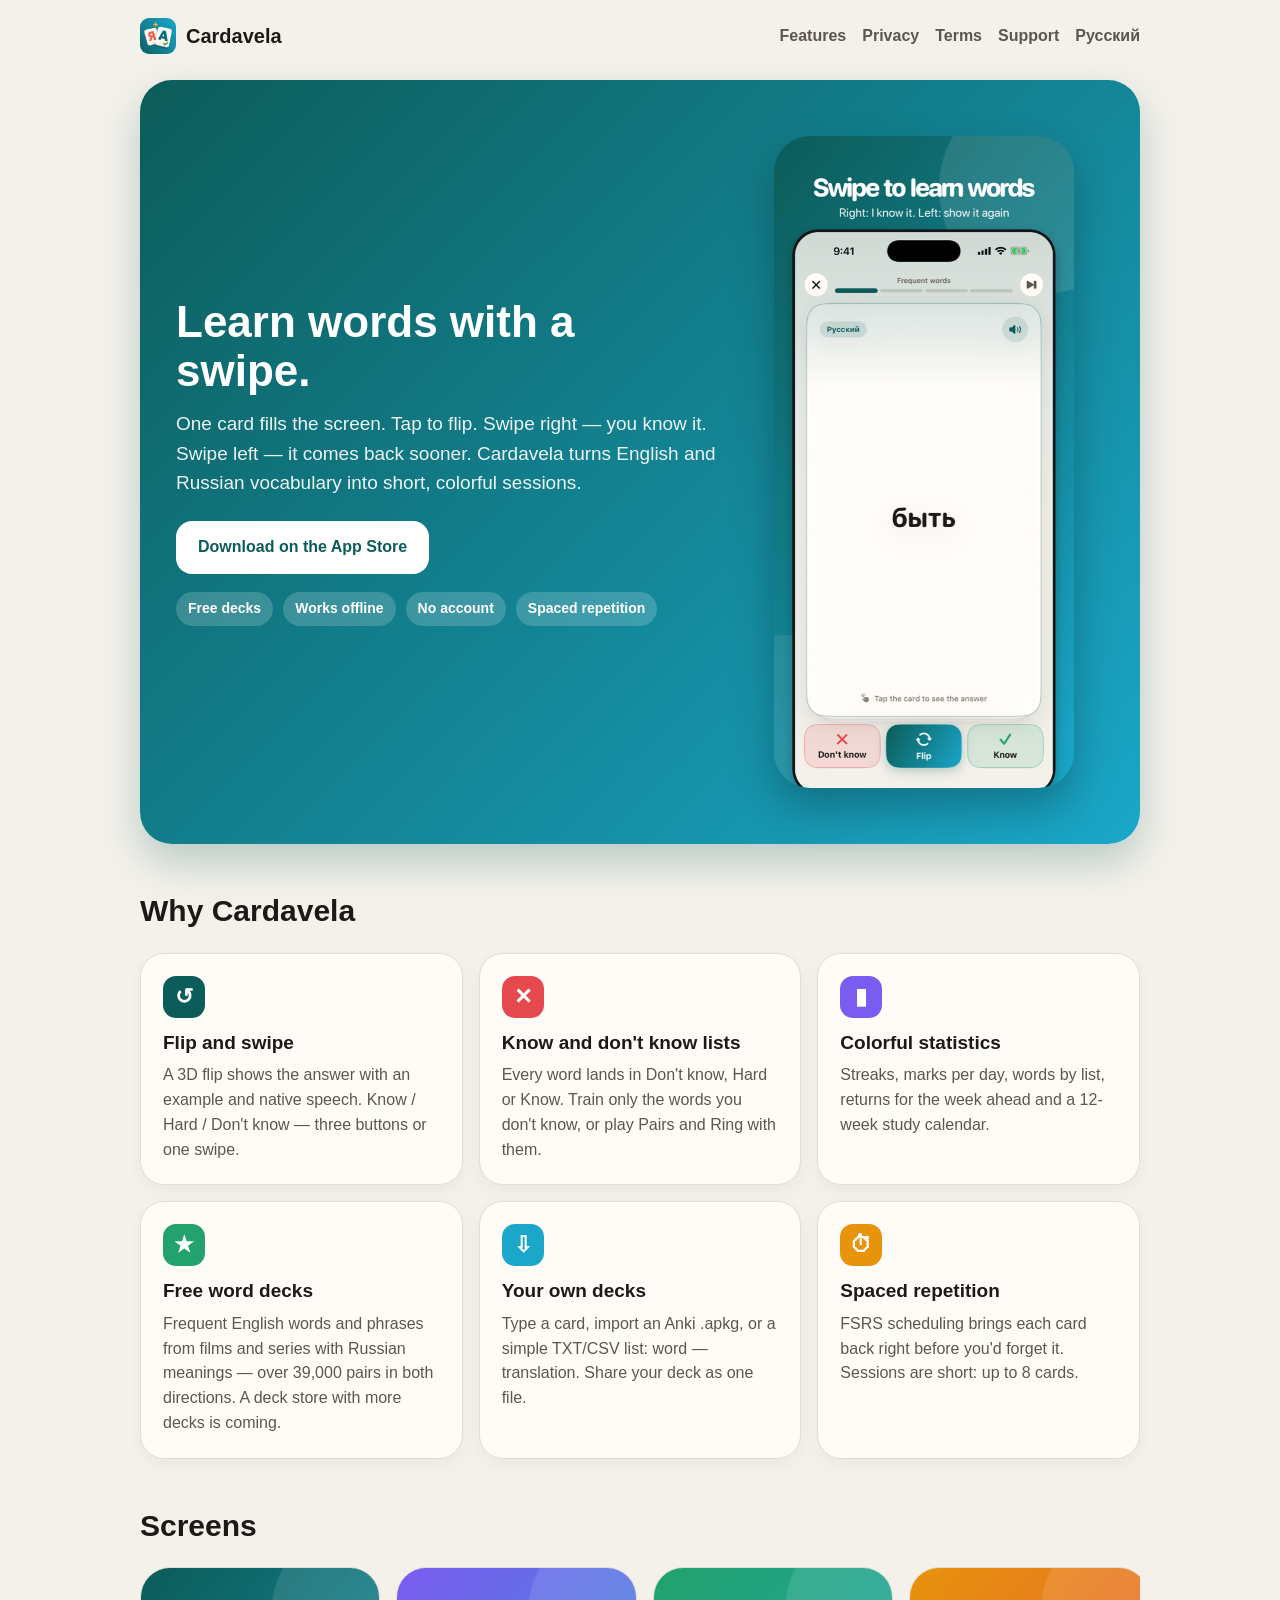
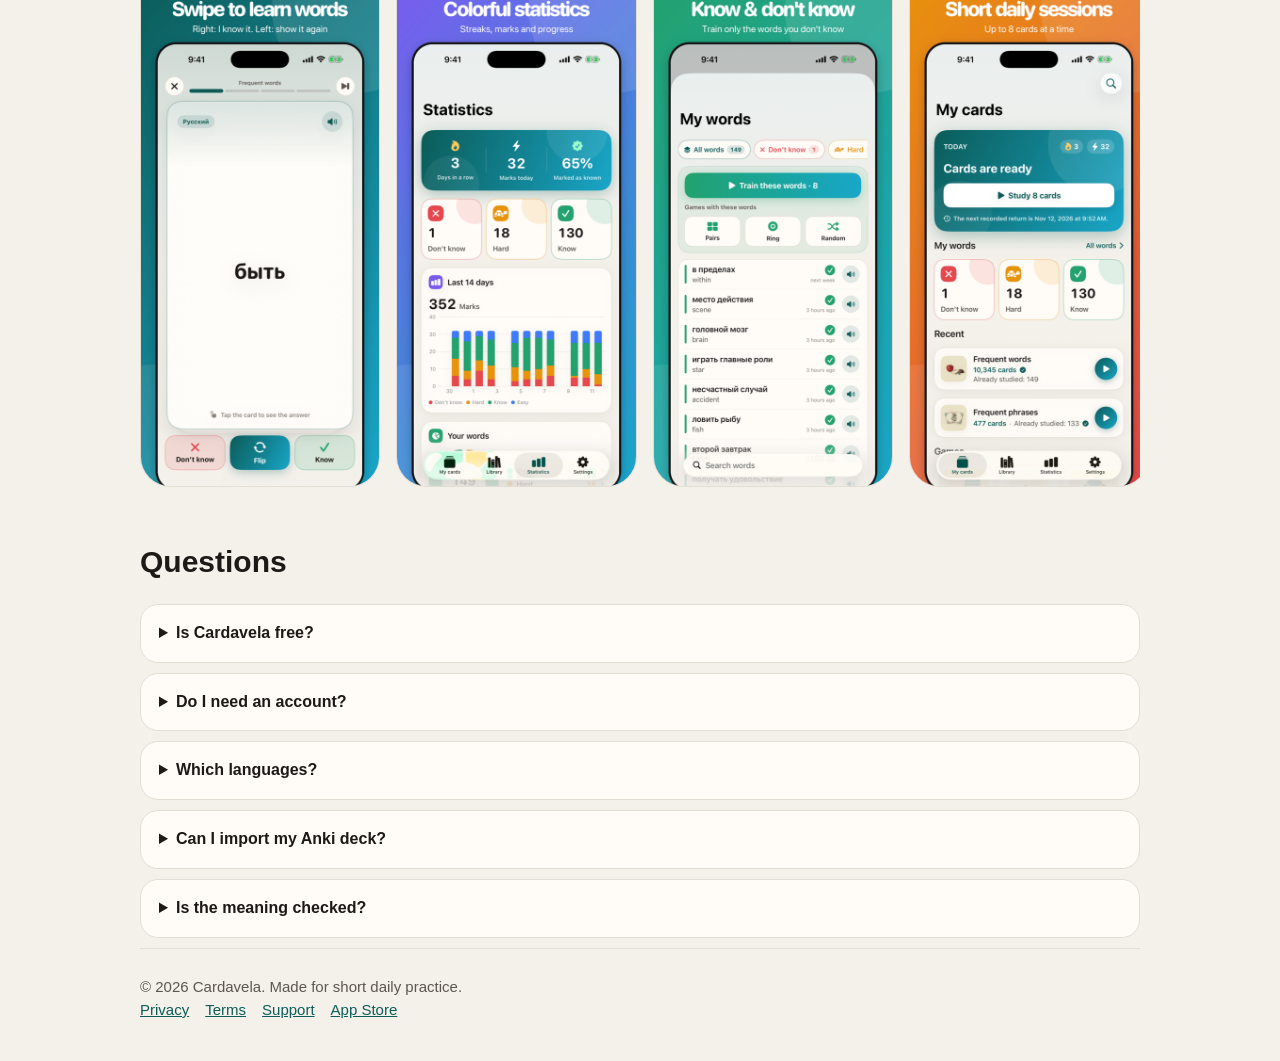
==== index.html @ 1445d104 "Cardavela site: landing, privacy, terms, support (EN/RU) Co-Authored-By: Claude Opus 5.5 <noreply@an" ====
<!doctype html><html lang="en"><head><meta charset="utf-8"><meta name="viewport" content="width=device-width,initial-scale=1">
<title>Cardavela — English & Russian flashcards with swipes, charts and free word decks</title><meta name="description" content="Learn English and Russian words with flip cards: swipe right if you know it, left if you don't. Free decks of the most frequent words and phrases, spaced repetition, colorful statistics and your own decks. Works offline, no account."><meta name="keywords" content="flashcards, learn English, learn Russian, vocabulary, spaced repetition, Anki import, word cards, English words, Russian words, language learning app">
<link rel="canonical" href="https://sergii-ziborov.github.io/cardavela-site/index.html"><link rel="alternate" hreflang="en" href="https://sergii-ziborov.github.io/cardavela-site/index.html"><link rel="alternate" hreflang="ru" href="https://sergii-ziborov.github.io/cardavela-site/ru/index.html"><link rel="alternate" hreflang="x-default" href="https://sergii-ziborov.github.io/cardavela-site/index.html">
<meta property="og:type" content="website"><meta property="og:title" content="Cardavela — English & Russian flashcards with swipes, charts and free word decks"><meta property="og:description" content="Learn English and Russian words with flip cards: swipe right if you know it, left if you don't. Free decks of the most frequent words and phrases, spaced repetition, colorful statistics and your own decks. Works offline, no account."><meta property="og:image" content="https://sergii-ziborov.github.io/cardavela-site/assets/og.png"><meta property="og:url" content="https://sergii-ziborov.github.io/cardavela-site/index.html"><meta name="twitter:card" content="summary_large_image">
<meta name="apple-itunes-app" content="app-id=6825797949"><link rel="icon" href="assets/icon.png"><link rel="apple-touch-icon" href="assets/icon.png"><link rel="stylesheet" href="assets/style.css">
<script type="application/ld+json">{"@context": "https://schema.org", "@type": "MobileApplication", "name": "Cardavela", "operatingSystem": "iOS 17+", "applicationCategory": "EducationalApplication", "offers": {"@type": "Offer", "price": "0", "priceCurrency": "USD"}, "description": "Learn English and Russian words with flip cards: swipe right if you know it, left if you don't. Free decks of the most frequent words and phrases, spaced repetition, colorful statistics and your own decks. Works offline, no account.", "inLanguage": "en", "url": "https://sergii-ziborov.github.io/cardavela-site/", "installUrl": "https://apps.apple.com/app/id6825797949", "image": "https://sergii-ziborov.github.io/cardavela-site/assets/icon.png"}</script></head><body><div class="wrap">
<header class="top"><a class="brand" href="./index.html"><img src="assets/icon.png" alt="">Cardavela</a>
<nav><a href="index.html#features">Features</a><a href="privacy.html">Privacy</a><a href="terms.html">Terms</a><a href="support.html">Support</a><a href="ru/index.html" hreflang="ru">Русский</a></nav></header>
<section class="hero"><div><h1>Learn words with a swipe.</h1><p>One card fills the screen. Tap to flip. Swipe right — you know it. Swipe left — it comes back sooner. Cardavela turns English and Russian vocabulary into short, colorful sessions.</p><a class="cta" href="https://apps.apple.com/app/id6825797949"> Download on the App Store</a>
<div class="badges"><span class="badge">Free decks</span><span class="badge">Works offline</span><span class="badge">No account</span><span class="badge">Spaced repetition</span></div></div><img class="shot" src="assets/shot-1-en.png" alt="Cardavela"></section>
<h2 id="features">Why Cardavela</h2><div class="grid"><div class="card"><div class="ico" style="background:#0C5C59">↺</div><h3>Flip and swipe</h3><p>A 3D flip shows the answer with an example and native speech. Know / Hard / Don't know — three buttons or one swipe.</p></div><div class="card"><div class="ico" style="background:#E5484D">✕</div><h3>Know and don't know lists</h3><p>Every word lands in Don't know, Hard or Know. Train only the words you don't know, or play Pairs and Ring with them.</p></div><div class="card"><div class="ico" style="background:#7B5CF0">▮</div><h3>Colorful statistics</h3><p>Streaks, marks per day, words by list, returns for the week ahead and a 12-week study calendar.</p></div><div class="card"><div class="ico" style="background:#23A26D">★</div><h3>Free word decks</h3><p>Frequent English words and phrases from films and series with Russian meanings — over 39,000 pairs in both directions. A deck store with more decks is coming.</p></div><div class="card"><div class="ico" style="background:#1AA7C9">⇩</div><h3>Your own decks</h3><p>Type a card, import an Anki .apkg, or a simple TXT/CSV list: word — translation. Share your deck as one file.</p></div><div class="card"><div class="ico" style="background:#E8930C">⏱</div><h3>Spaced repetition</h3><p>FSRS scheduling brings each card back right before you'd forget it. Sessions are short: up to 8 cards.</p></div></div>
<h2>Screens</h2><div class="shots"><img src="assets/shot-1-en.png" alt="Cardavela screen 1" loading="lazy"><img src="assets/shot-2-en.png" alt="Cardavela screen 2" loading="lazy"><img src="assets/shot-3-en.png" alt="Cardavela screen 3" loading="lazy"><img src="assets/shot-4-en.png" alt="Cardavela screen 4" loading="lazy"><img src="assets/shot-5-en.png" alt="Cardavela screen 5" loading="lazy"></div>
<h2>Questions</h2><details><summary>Is Cardavela free?</summary><p>Yes. The app and all current decks are free. Paid decks may appear in the in-app deck store later; free decks stay free.</p></details><details><summary>Do I need an account?</summary><p>No. Your cards and answers stay on your device. You can export a personal backup file.</p></details><details><summary>Which languages?</summary><p>Cards are English ↔ Russian in both directions. The interface is in Russian, English, Hebrew, Spanish and Arabic.</p></details><details><summary>Can I import my Anki deck?</summary><p>Yes: legacy .apkg packages and plain TXT/CSV/TSV word lists. The schedule is not copied: Cardavela starts memory fresh.</p></details><details><summary>Is the meaning checked?</summary><p>The published pairs come from a frequency count of film and series subtitles. They are not a checked dictionary; the app marks this on the card.</p></details><script type="application/ld+json">{"@context": "https://schema.org", "@type": "FAQPage", "mainEntity": [{"@type": "Question", "name": "Is Cardavela free?", "acceptedAnswer": {"@type": "Answer", "text": "Yes. The app and all current decks are free. Paid decks may appear in the in-app deck store later; free decks stay free."}}, {"@type": "Question", "name": "Do I need an account?", "acceptedAnswer": {"@type": "Answer", "text": "No. Your cards and answers stay on your device. You can export a personal backup file."}}, {"@type": "Question", "name": "Which languages?", "acceptedAnswer": {"@type": "Answer", "text": "Cards are English ↔ Russian in both directions. The interface is in Russian, English, Hebrew, Spanish and Arabic."}}, {"@type": "Question", "name": "Can I import my Anki deck?", "acceptedAnswer": {"@type": "Answer", "text": "Yes: legacy .apkg packages and plain TXT/CSV/TSV word lists. The schedule is not copied: Cardavela starts memory fresh."}}, {"@type": "Question", "name": "Is the meaning checked?", "acceptedAnswer": {"@type": "Answer", "text": "The published pairs come from a frequency count of film and series subtitles. They are not a checked dictionary; the app marks this on the card."}}]}</script>
<footer>© 2026 Cardavela. Made for short daily practice.<br><a href="privacy.html">Privacy</a><a href="terms.html">Terms</a><a href="support.html">Support</a><a href="https://apps.apple.com/app/id6825797949">App Store</a></footer></div></body></html>
---- assets/style.css ----
:root{--teal:#0C5C59;--sky:#1AA7C9;--green:#23A26D;--amber:#E8930C;--red:#E5484D;--violet:#7B5CF0;--paper:#F4F1EB;--surface:#FFFCF8;--ink:#1C1916;--ink2:#5C564E;--line:#E4DDD3}
@media (prefers-color-scheme:dark){:root{--paper:#141311;--surface:#1E1C19;--ink:#F4F0EA;--ink2:#C4BBB0;--line:#3A3530}}
*{box-sizing:border-box}html{-webkit-text-size-adjust:100%}
body{margin:0;font-family:-apple-system,BlinkMacSystemFont,"SF Pro Text","Segoe UI",Roboto,Helvetica,Arial,sans-serif;background:var(--paper);color:var(--ink);line-height:1.55}
a{color:var(--teal)}@media (prefers-color-scheme:dark){a{color:#8FD4CF}}
.wrap{max-width:1040px;margin:0 auto;padding:0 20px}
header.top{display:flex;align-items:center;justify-content:space-between;padding:18px 0}
.brand{display:flex;align-items:center;gap:10px;font-weight:800;font-size:20px;text-decoration:none;color:var(--ink)}
.brand img{width:36px;height:36px;border-radius:9px}
nav a{margin-left:16px;text-decoration:none;font-weight:600;color:var(--ink2)}
.hero{background:linear-gradient(135deg,var(--teal),var(--sky));color:#fff;border-radius:32px;padding:56px 36px;display:grid;grid-template-columns:1.2fr .8fr;gap:28px;align-items:center;margin:8px 0 36px;box-shadow:0 18px 40px rgba(12,92,89,.25)}
.hero h1{font-size:44px;line-height:1.1;margin:0 0 14px}.hero p{font-size:19px;opacity:.92;margin:0 0 24px}
.hero img.shot{width:100%;max-width:300px;justify-self:center;border-radius:36px;box-shadow:0 20px 40px rgba(0,0,0,.25)}
.cta{display:inline-flex;align-items:center;gap:10px;background:#fff;color:var(--teal);font-weight:800;padding:14px 22px;border-radius:16px;text-decoration:none}
.badges{display:flex;gap:10px;flex-wrap:wrap;margin-top:18px}.badge{background:rgba(255,255,255,.18);padding:6px 12px;border-radius:999px;font-weight:700;font-size:14px}
h2{font-size:30px;margin:44px 0 18px}
.grid{display:grid;grid-template-columns:repeat(3,1fr);gap:16px}
.card{background:var(--surface);border:1px solid var(--line);border-radius:24px;padding:22px;box-shadow:0 6px 18px rgba(0,0,0,.04)}
.card h3{margin:10px 0 6px;font-size:19px}.card p{margin:0;color:var(--ink2)}
.ico{width:42px;height:42px;border-radius:13px;display:grid;place-items:center;color:#fff;font-size:22px;font-weight:900}
.shots{display:flex;gap:16px;overflow-x:auto;padding-bottom:8px}.shots img{height:520px;border-radius:30px;border:1px solid var(--line)}
details{background:var(--surface);border:1px solid var(--line);border-radius:18px;padding:16px 18px;margin:10px 0}summary{font-weight:700;cursor:pointer}
.doc{background:var(--surface);border:1px solid var(--line);border-radius:28px;padding:32px;margin:12px 0 40px}
.doc h1{margin-top:0}.doc h2{font-size:22px;margin:28px 0 8px}.muted{color:var(--ink2)}
footer{border-top:1px solid var(--line);padding:26px 0 40px;color:var(--ink2);font-size:15px}footer a{margin-right:16px}
@media (max-width:760px){.hero{grid-template-columns:1fr;padding:36px 22px}.hero h1{font-size:34px}.grid{grid-template-columns:1fr}.shots img{height:440px}nav a{margin-left:10px;font-size:14px}}
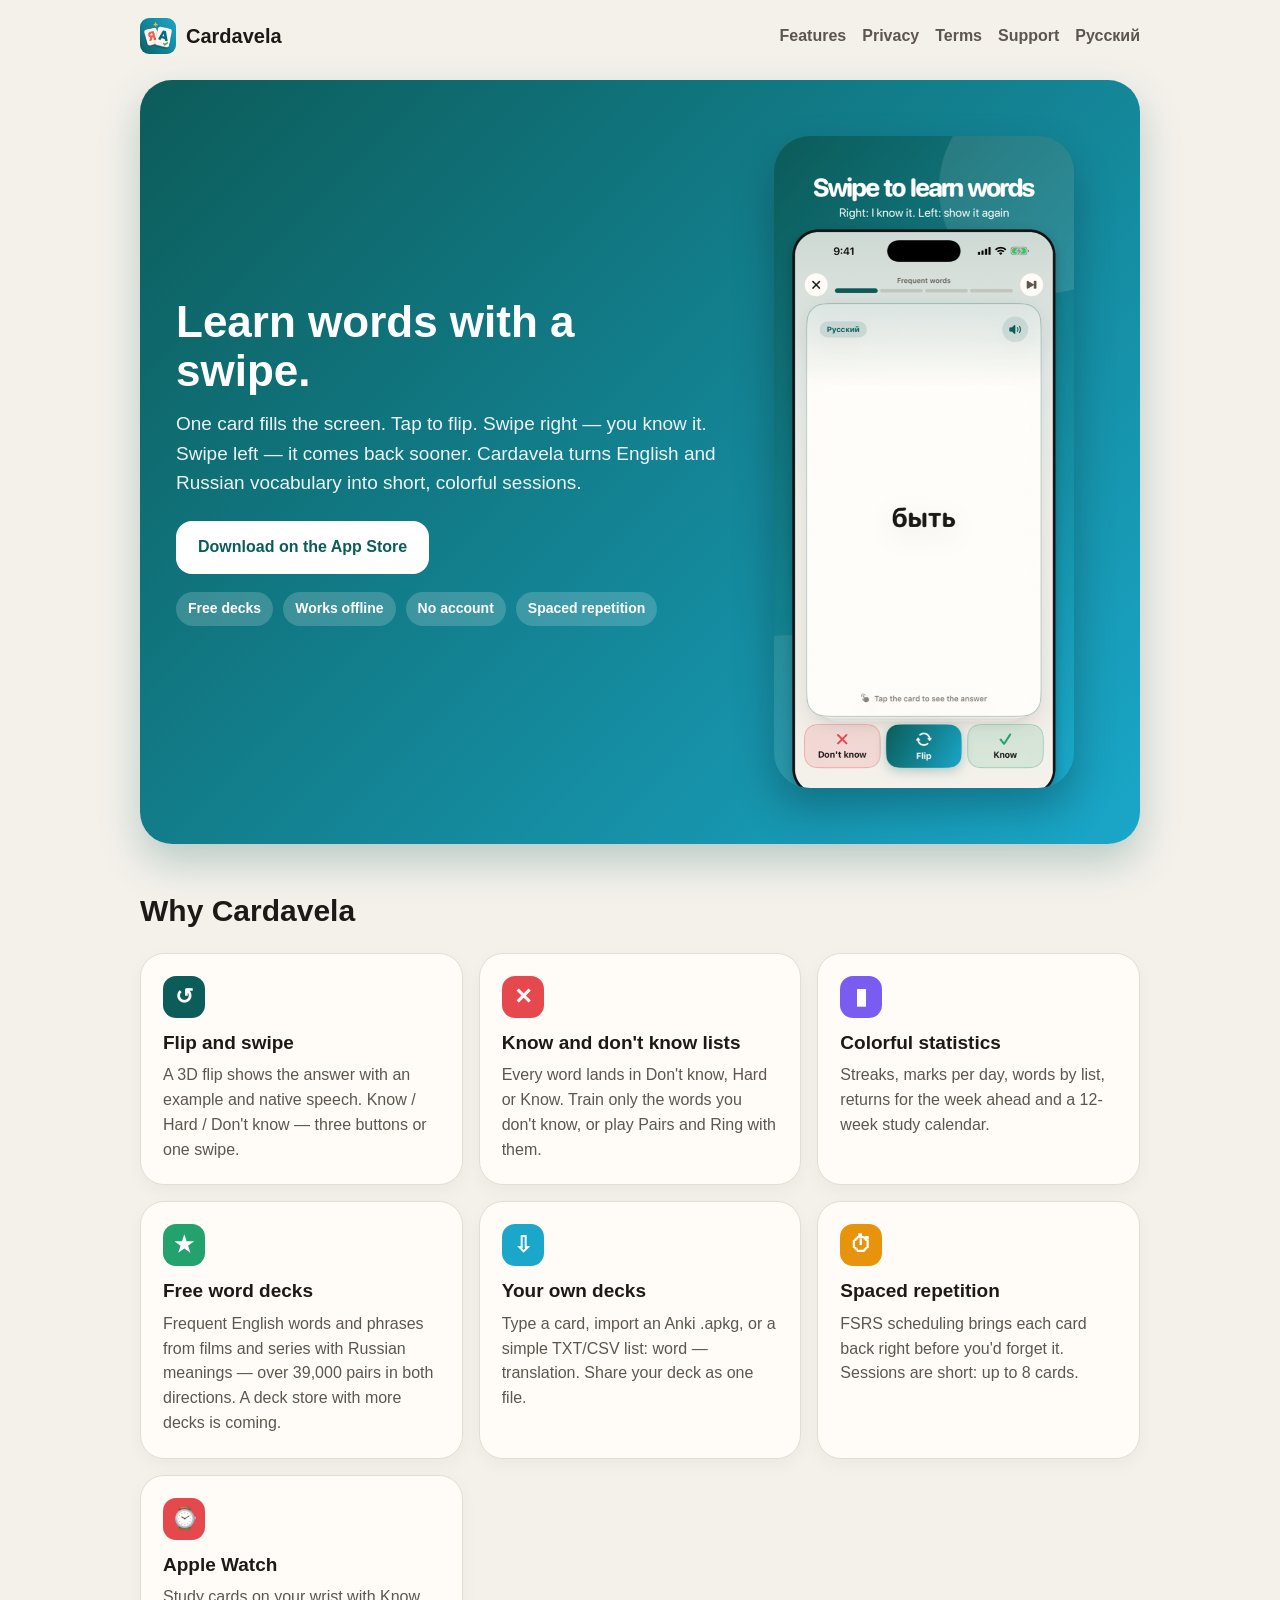
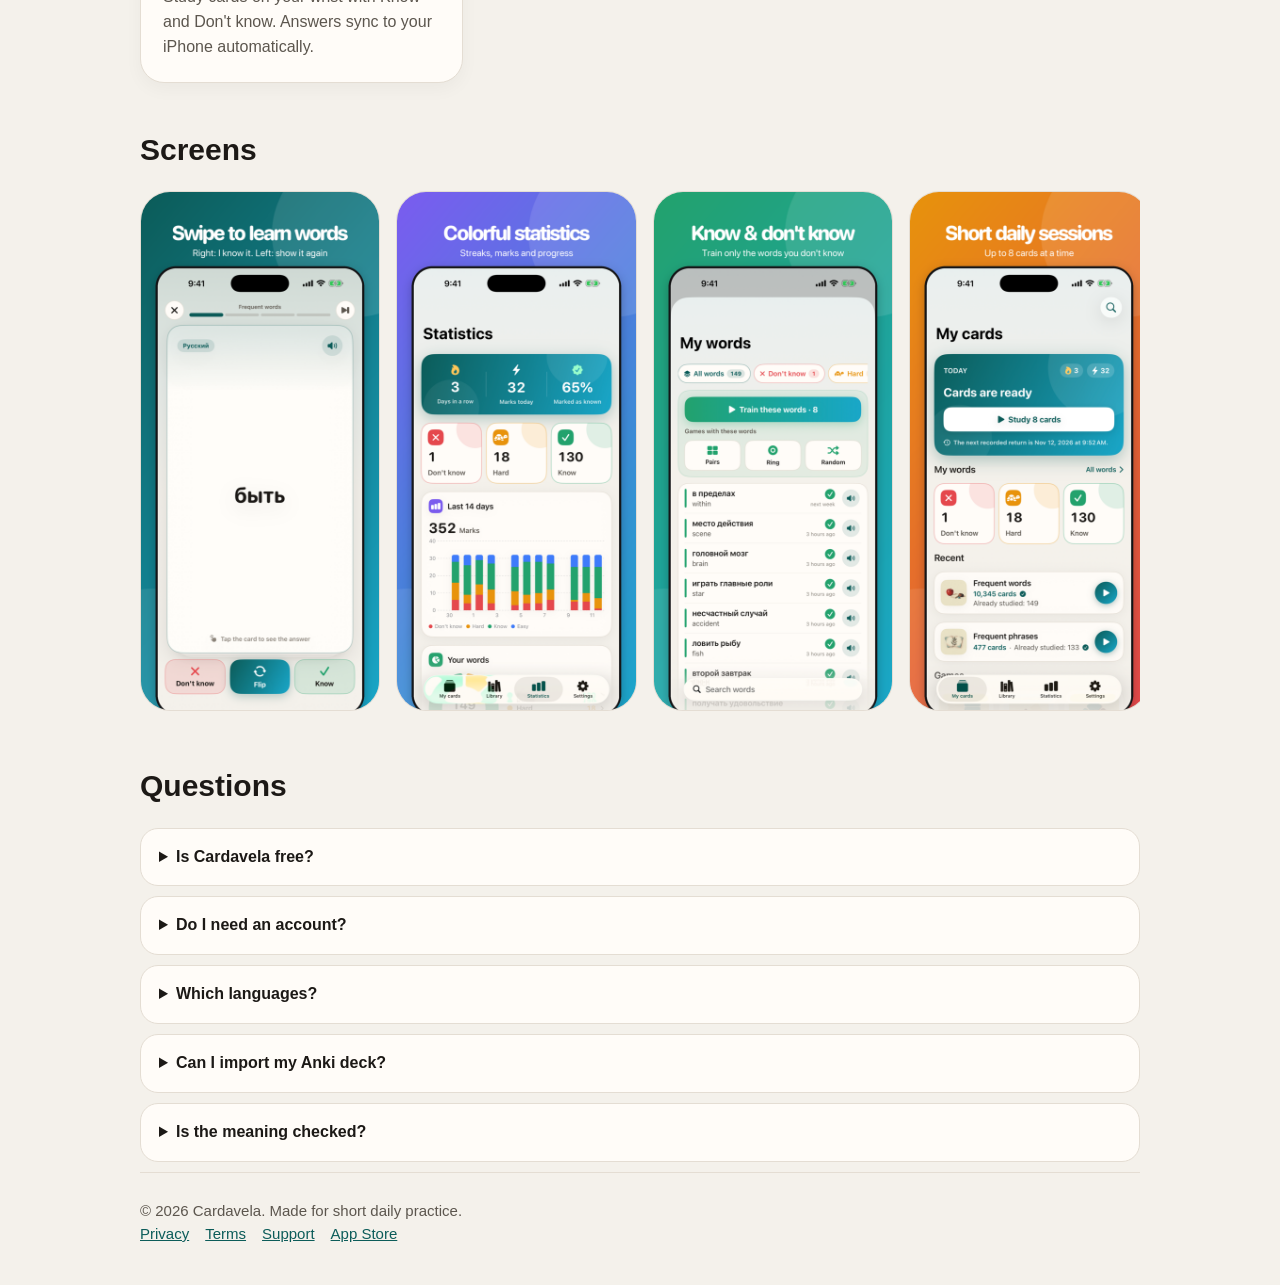
==== commit 91511dcf: "Apple Watch on the landing pages Co-Authored-By: Claude Opus 5.5 <noreply@anthropic.com>" ====
--- a/index.html
+++ b/index.html
@@ -8,7 +8,7 @@
 <nav><a href="index.html#features">Features</a><a href="privacy.html">Privacy</a><a href="terms.html">Terms</a><a href="support.html">Support</a><a href="ru/index.html" hreflang="ru">Русский</a></nav></header>
 <section class="hero"><div><h1>Learn words with a swipe.</h1><p>One card fills the screen. Tap to flip. Swipe right — you know it. Swipe left — it comes back sooner. Cardavela turns English and Russian vocabulary into short, colorful sessions.</p><a class="cta" href="https://apps.apple.com/app/id6825797949"> Download on the App Store</a>
 <div class="badges"><span class="badge">Free decks</span><span class="badge">Works offline</span><span class="badge">No account</span><span class="badge">Spaced repetition</span></div></div><img class="shot" src="assets/shot-1-en.png" alt="Cardavela"></section>
-<h2 id="features">Why Cardavela</h2><div class="grid"><div class="card"><div class="ico" style="background:#0C5C59">↺</div><h3>Flip and swipe</h3><p>A 3D flip shows the answer with an example and native speech. Know / Hard / Don't know — three buttons or one swipe.</p></div><div class="card"><div class="ico" style="background:#E5484D">✕</div><h3>Know and don't know lists</h3><p>Every word lands in Don't know, Hard or Know. Train only the words you don't know, or play Pairs and Ring with them.</p></div><div class="card"><div class="ico" style="background:#7B5CF0">▮</div><h3>Colorful statistics</h3><p>Streaks, marks per day, words by list, returns for the week ahead and a 12-week study calendar.</p></div><div class="card"><div class="ico" style="background:#23A26D">★</div><h3>Free word decks</h3><p>Frequent English words and phrases from films and series with Russian meanings — over 39,000 pairs in both directions. A deck store with more decks is coming.</p></div><div class="card"><div class="ico" style="background:#1AA7C9">⇩</div><h3>Your own decks</h3><p>Type a card, import an Anki .apkg, or a simple TXT/CSV list: word — translation. Share your deck as one file.</p></div><div class="card"><div class="ico" style="background:#E8930C">⏱</div><h3>Spaced repetition</h3><p>FSRS scheduling brings each card back right before you'd forget it. Sessions are short: up to 8 cards.</p></div></div>
+<h2 id="features">Why Cardavela</h2><div class="grid"><div class="card"><div class="ico" style="background:#0C5C59">↺</div><h3>Flip and swipe</h3><p>A 3D flip shows the answer with an example and native speech. Know / Hard / Don't know — three buttons or one swipe.</p></div><div class="card"><div class="ico" style="background:#E5484D">✕</div><h3>Know and don't know lists</h3><p>Every word lands in Don't know, Hard or Know. Train only the words you don't know, or play Pairs and Ring with them.</p></div><div class="card"><div class="ico" style="background:#7B5CF0">▮</div><h3>Colorful statistics</h3><p>Streaks, marks per day, words by list, returns for the week ahead and a 12-week study calendar.</p></div><div class="card"><div class="ico" style="background:#23A26D">★</div><h3>Free word decks</h3><p>Frequent English words and phrases from films and series with Russian meanings — over 39,000 pairs in both directions. A deck store with more decks is coming.</p></div><div class="card"><div class="ico" style="background:#1AA7C9">⇩</div><h3>Your own decks</h3><p>Type a card, import an Anki .apkg, or a simple TXT/CSV list: word — translation. Share your deck as one file.</p></div><div class="card"><div class="ico" style="background:#E8930C">⏱</div><h3>Spaced repetition</h3><p>FSRS scheduling brings each card back right before you'd forget it. Sessions are short: up to 8 cards.</p></div><div class="card"><div class="ico" style="background:#E5484D">⌚</div><h3>Apple Watch</h3><p>Study cards on your wrist with Know and Don't know. Answers sync to your iPhone automatically.</p></div></div>
 <h2>Screens</h2><div class="shots"><img src="assets/shot-1-en.png" alt="Cardavela screen 1" loading="lazy"><img src="assets/shot-2-en.png" alt="Cardavela screen 2" loading="lazy"><img src="assets/shot-3-en.png" alt="Cardavela screen 3" loading="lazy"><img src="assets/shot-4-en.png" alt="Cardavela screen 4" loading="lazy"><img src="assets/shot-5-en.png" alt="Cardavela screen 5" loading="lazy"></div>
 <h2>Questions</h2><details><summary>Is Cardavela free?</summary><p>Yes. The app and all current decks are free. Paid decks may appear in the in-app deck store later; free decks stay free.</p></details><details><summary>Do I need an account?</summary><p>No. Your cards and answers stay on your device. You can export a personal backup file.</p></details><details><summary>Which languages?</summary><p>Cards are English ↔ Russian in both directions. The interface is in Russian, English, Hebrew, Spanish and Arabic.</p></details><details><summary>Can I import my Anki deck?</summary><p>Yes: legacy .apkg packages and plain TXT/CSV/TSV word lists. The schedule is not copied: Cardavela starts memory fresh.</p></details><details><summary>Is the meaning checked?</summary><p>The published pairs come from a frequency count of film and series subtitles. They are not a checked dictionary; the app marks this on the card.</p></details><script type="application/ld+json">{"@context": "https://schema.org", "@type": "FAQPage", "mainEntity": [{"@type": "Question", "name": "Is Cardavela free?", "acceptedAnswer": {"@type": "Answer", "text": "Yes. The app and all current decks are free. Paid decks may appear in the in-app deck store later; free decks stay free."}}, {"@type": "Question", "name": "Do I need an account?", "acceptedAnswer": {"@type": "Answer", "text": "No. Your cards and answers stay on your device. You can export a personal backup file."}}, {"@type": "Question", "name": "Which languages?", "acceptedAnswer": {"@type": "Answer", "text": "Cards are English ↔ Russian in both directions. The interface is in Russian, English, Hebrew, Spanish and Arabic."}}, {"@type": "Question", "name": "Can I import my Anki deck?", "acceptedAnswer": {"@type": "Answer", "text": "Yes: legacy .apkg packages and plain TXT/CSV/TSV word lists. The schedule is not copied: Cardavela starts memory fresh."}}, {"@type": "Question", "name": "Is the meaning checked?", "acceptedAnswer": {"@type": "Answer", "text": "The published pairs come from a frequency count of film and series subtitles. They are not a checked dictionary; the app marks this on the card."}}]}</script>
 <footer>© 2026 Cardavela. Made for short daily practice.<br><a href="privacy.html">Privacy</a><a href="terms.html">Terms</a><a href="support.html">Support</a><a href="https://apps.apple.com/app/id6825797949">App Store</a></footer></div></body></html>
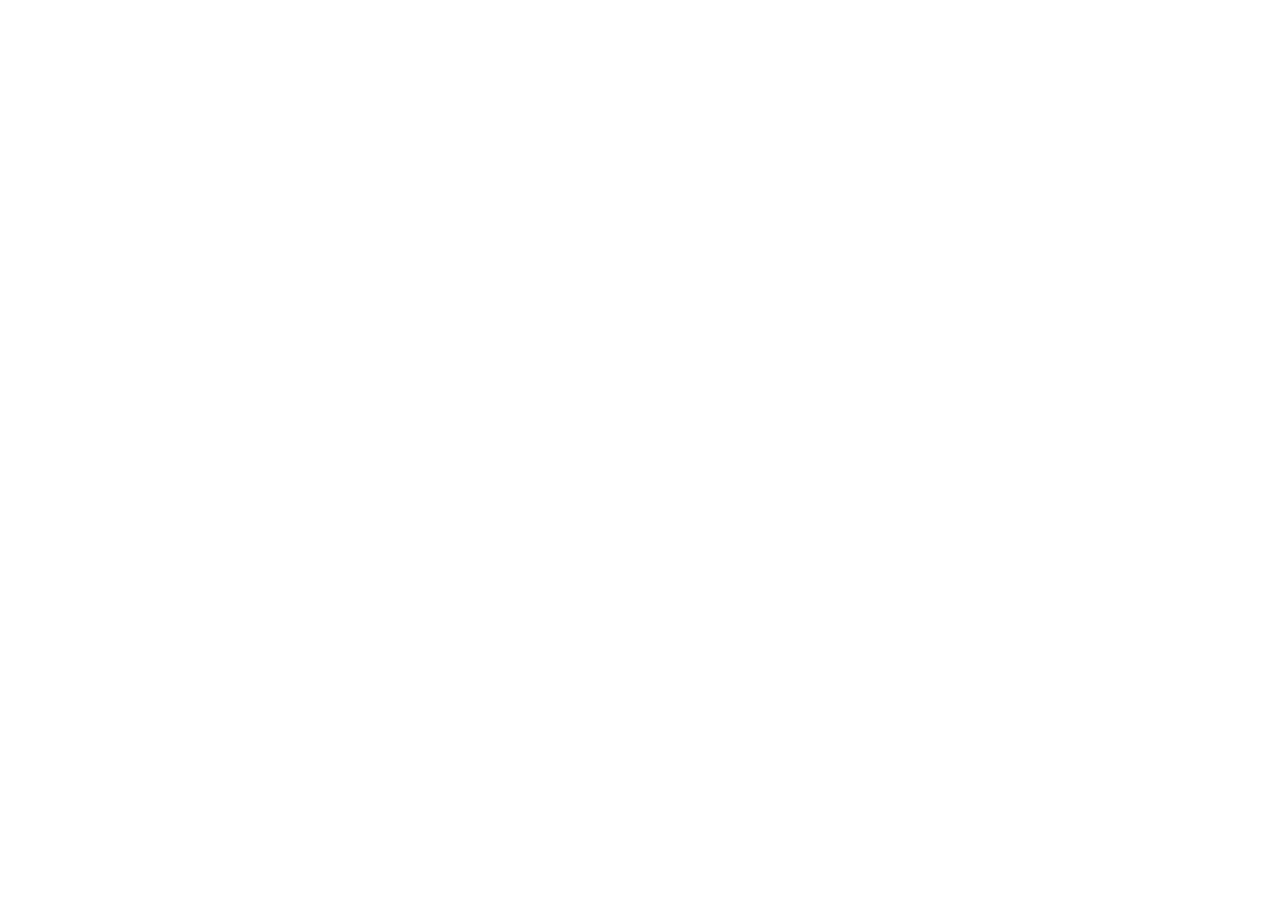
==== commit abf93514: "Move to cardavela.dev Co-Authored-By: Claude Opus 5.5 <noreply@anthropic.com>" ====
--- a/index.html
+++ b/index.html
@@ -1,14 +1 @@
-<!doctype html><html lang="en"><head><meta charset="utf-8"><meta name="viewport" content="width=device-width,initial-scale=1">
-<title>Cardavela — English & Russian flashcards with swipes, charts and free word decks</title><meta name="description" content="Learn English and Russian words with flip cards: swipe right if you know it, left if you don't. Free decks of the most frequent words and phrases, spaced repetition, colorful statistics and your own decks. Works offline, no account."><meta name="keywords" content="flashcards, learn English, learn Russian, vocabulary, spaced repetition, Anki import, word cards, English words, Russian words, language learning app">
-<link rel="canonical" href="https://sergii-ziborov.github.io/cardavela-site/index.html"><link rel="alternate" hreflang="en" href="https://sergii-ziborov.github.io/cardavela-site/index.html"><link rel="alternate" hreflang="ru" href="https://sergii-ziborov.github.io/cardavela-site/ru/index.html"><link rel="alternate" hreflang="x-default" href="https://sergii-ziborov.github.io/cardavela-site/index.html">
-<meta property="og:type" content="website"><meta property="og:title" content="Cardavela — English & Russian flashcards with swipes, charts and free word decks"><meta property="og:description" content="Learn English and Russian words with flip cards: swipe right if you know it, left if you don't. Free decks of the most frequent words and phrases, spaced repetition, colorful statistics and your own decks. Works offline, no account."><meta property="og:image" content="https://sergii-ziborov.github.io/cardavela-site/assets/og.png"><meta property="og:url" content="https://sergii-ziborov.github.io/cardavela-site/index.html"><meta name="twitter:card" content="summary_large_image">
-<meta name="apple-itunes-app" content="app-id=6825797949"><link rel="icon" href="assets/icon.png"><link rel="apple-touch-icon" href="assets/icon.png"><link rel="stylesheet" href="assets/style.css">
-<script type="application/ld+json">{"@context": "https://schema.org", "@type": "MobileApplication", "name": "Cardavela", "operatingSystem": "iOS 17+", "applicationCategory": "EducationalApplication", "offers": {"@type": "Offer", "price": "0", "priceCurrency": "USD"}, "description": "Learn English and Russian words with flip cards: swipe right if you know it, left if you don't. Free decks of the most frequent words and phrases, spaced repetition, colorful statistics and your own decks. Works offline, no account.", "inLanguage": "en", "url": "https://sergii-ziborov.github.io/cardavela-site/", "installUrl": "https://apps.apple.com/app/id6825797949", "image": "https://sergii-ziborov.github.io/cardavela-site/assets/icon.png"}</script></head><body><div class="wrap">
-<header class="top"><a class="brand" href="./index.html"><img src="assets/icon.png" alt="">Cardavela</a>
-<nav><a href="index.html#features">Features</a><a href="privacy.html">Privacy</a><a href="terms.html">Terms</a><a href="support.html">Support</a><a href="ru/index.html" hreflang="ru">Русский</a></nav></header>
-<section class="hero"><div><h1>Learn words with a swipe.</h1><p>One card fills the screen. Tap to flip. Swipe right — you know it. Swipe left — it comes back sooner. Cardavela turns English and Russian vocabulary into short, colorful sessions.</p><a class="cta" href="https://apps.apple.com/app/id6825797949"> Download on the App Store</a>
-<div class="badges"><span class="badge">Free decks</span><span class="badge">Works offline</span><span class="badge">No account</span><span class="badge">Spaced repetition</span></div></div><img class="shot" src="assets/shot-1-en.png" alt="Cardavela"></section>
-<h2 id="features">Why Cardavela</h2><div class="grid"><div class="card"><div class="ico" style="background:#0C5C59">↺</div><h3>Flip and swipe</h3><p>A 3D flip shows the answer with an example and native speech. Know / Hard / Don't know — three buttons or one swipe.</p></div><div class="card"><div class="ico" style="background:#E5484D">✕</div><h3>Know and don't know lists</h3><p>Every word lands in Don't know, Hard or Know. Train only the words you don't know, or play Pairs and Ring with them.</p></div><div class="card"><div class="ico" style="background:#7B5CF0">▮</div><h3>Colorful statistics</h3><p>Streaks, marks per day, words by list, returns for the week ahead and a 12-week study calendar.</p></div><div class="card"><div class="ico" style="background:#23A26D">★</div><h3>Free word decks</h3><p>Frequent English words and phrases from films and series with Russian meanings — over 39,000 pairs in both directions. A deck store with more decks is coming.</p></div><div class="card"><div class="ico" style="background:#1AA7C9">⇩</div><h3>Your own decks</h3><p>Type a card, import an Anki .apkg, or a simple TXT/CSV list: word — translation. Share your deck as one file.</p></div><div class="card"><div class="ico" style="background:#E8930C">⏱</div><h3>Spaced repetition</h3><p>FSRS scheduling brings each card back right before you'd forget it. Sessions are short: up to 8 cards.</p></div><div class="card"><div class="ico" style="background:#E5484D">⌚</div><h3>Apple Watch</h3><p>Study cards on your wrist with Know and Don't know. Answers sync to your iPhone automatically.</p></div></div>
-<h2>Screens</h2><div class="shots"><img src="assets/shot-1-en.png" alt="Cardavela screen 1" loading="lazy"><img src="assets/shot-2-en.png" alt="Cardavela screen 2" loading="lazy"><img src="assets/shot-3-en.png" alt="Cardavela screen 3" loading="lazy"><img src="assets/shot-4-en.png" alt="Cardavela screen 4" loading="lazy"><img src="assets/shot-5-en.png" alt="Cardavela screen 5" loading="lazy"></div>
-<h2>Questions</h2><details><summary>Is Cardavela free?</summary><p>Yes. The app and all current decks are free. Paid decks may appear in the in-app deck store later; free decks stay free.</p></details><details><summary>Do I need an account?</summary><p>No. Your cards and answers stay on your device. You can export a personal backup file.</p></details><details><summary>Which languages?</summary><p>Cards are English ↔ Russian in both directions. The interface is in Russian, English, Hebrew, Spanish and Arabic.</p></details><details><summary>Can I import my Anki deck?</summary><p>Yes: legacy .apkg packages and plain TXT/CSV/TSV word lists. The schedule is not copied: Cardavela starts memory fresh.</p></details><details><summary>Is the meaning checked?</summary><p>The published pairs come from a frequency count of film and series subtitles. They are not a checked dictionary; the app marks this on the card.</p></details><script type="application/ld+json">{"@context": "https://schema.org", "@type": "FAQPage", "mainEntity": [{"@type": "Question", "name": "Is Cardavela free?", "acceptedAnswer": {"@type": "Answer", "text": "Yes. The app and all current decks are free. Paid decks may appear in the in-app deck store later; free decks stay free."}}, {"@type": "Question", "name": "Do I need an account?", "acceptedAnswer": {"@type": "Answer", "text": "No. Your cards and answers stay on your device. You can export a personal backup file."}}, {"@type": "Question", "name": "Which languages?", "acceptedAnswer": {"@type": "Answer", "text": "Cards are English ↔ Russian in both directions. The interface is in Russian, English, Hebrew, Spanish and Arabic."}}, {"@type": "Question", "name": "Can I import my Anki deck?", "acceptedAnswer": {"@type": "Answer", "text": "Yes: legacy .apkg packages and plain TXT/CSV/TSV word lists. The schedule is not copied: Cardavela starts memory fresh."}}, {"@type": "Question", "name": "Is the meaning checked?", "acceptedAnswer": {"@type": "Answer", "text": "The published pairs come from a frequency count of film and series subtitles. They are not a checked dictionary; the app marks this on the card."}}]}</script>
-<footer>© 2026 Cardavela. Made for short daily practice.<br><a href="privacy.html">Privacy</a><a href="terms.html">Terms</a><a href="support.html">Support</a><a href="https://apps.apple.com/app/id6825797949">App Store</a></footer></div></body></html>+<!doctype html><html><head><meta charset="utf-8"><title>Cardavela</title><link rel="canonical" href="https://cardavela.dev/en"><meta http-equiv="refresh" content="0; url=https://cardavela.dev/en"><script>location.replace("https://cardavela.dev/en")</script></head><body><a href="https://cardavela.dev/en">https://cardavela.dev/en</a></body></html>
